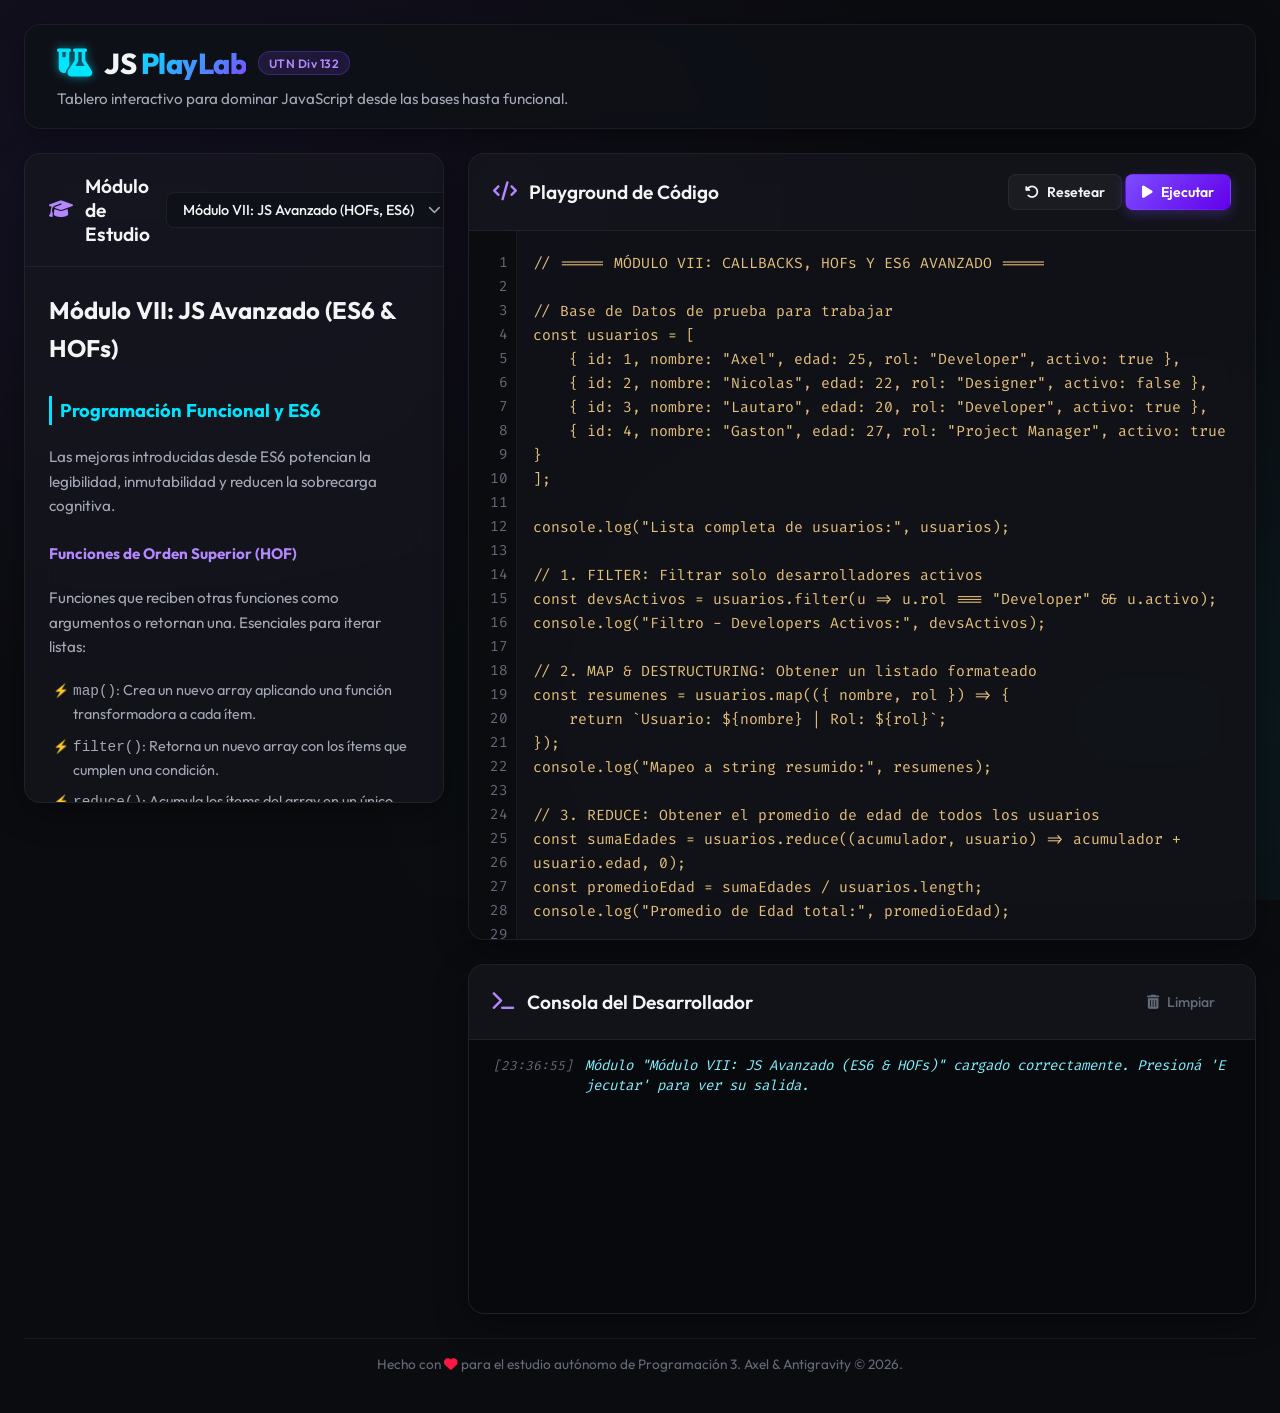
==== 03-estudio-y-practica/index.html @ aa5175ea "refactor: modularize workspace into official, practice, and interactive sandbox areas" ====
<!DOCTYPE html>
<html lang="es">
<head>
    <meta charset="UTF-8">
    <meta name="viewport" content="width=device-width, initial-scale=1.0">
    <title>JS PlayLab - Entorno de Estudio UTN</title>
    <!-- Google Fonts -->
    <link rel="preconnect" href="https://fonts.googleapis.com">
    <link rel="preconnect" href="https://fonts.gstatic.com" crossorigin>
    <link href="https://fonts.googleapis.com/css2?family=Fira+Code:wght@400;500;700&family=Outfit:wght@300;400;500;600;700;800&display=swap" rel="stylesheet">
    <!-- FontAwesome para Iconos -->
    <link rel="stylesheet" href="https://cdnjs.cloudflare.com/ajax/libs/font-awesome/6.4.0/css/all.min.css">
    <!-- Hojas de Estilo -->
    <link rel="stylesheet" href="css/main.css">
    <!-- Script Principal -->
    <script defer src="js/main.js"></script>
</head>
<body>
    <div class="app-container">
        <!-- Sidebar / Encabezado -->
        <header class="app-header">
            <div class="logo">
                <i class="fa-solid fa-flask-vial glow-icon"></i>
                <h1>JS <span class="gradient-text">PlayLab</span></h1>
                <span class="badge">UTN Div 132</span>
            </div>
            <p class="subtitle">Tablero interactivo para dominar JavaScript desde las bases hasta funcional.</p>
        </header>

        <main class="app-grid">
            <!-- Columna Izquierda: Temarios y Guía Teórica -->
            <section class="panel card panel-theory">
                <div class="panel-header">
                    <div class="title-group">
                        <i class="fa-solid fa-graduation-cap header-icon"></i>
                        <h2>Módulo de Estudio</h2>
                    </div>
                    <div class="select-wrapper">
                        <select id="module-selector">
                            <option value="js1">Módulo I: Sintaxis y Variables</option>
                            <option value="js2">Módulo II: Control de Flujo</option>
                            <option value="js3">Módulo III: Scopes y Funciones</option>
                            <option value="js4">Módulo IV: Métodos & Datos</option>
                            <option value="js5">Módulo V: Persistencia & Globals</option>
                            <option value="js6">Módulo VI: Manipulación DOM</option>
                            <option value="js7" selected>Módulo VII: JS Avanzado (HOFs, ES6)</option>
                        </select>
                        <i class="fa-solid fa-chevron-down select-arrow"></i>
                    </div>
                </div>

                <div class="panel-content">
                    <div id="theory-content" class="theory-text">
                        <!-- El contenido teórico se carga dinámicamente según el módulo seleccionado -->
                    </div>
                </div>
            </section>

            <!-- Columna Central/Derecha: Editor de Código y Consola -->
            <section class="panel-interactive">
                <!-- Tarjeta del Editor de Código -->
                <div class="panel card panel-editor">
                    <div class="panel-header">
                        <div class="title-group">
                            <i class="fa-solid fa-code header-icon"></i>
                            <h2>Playground de Código</h2>
                        </div>
                        <div class="action-buttons">
                            <button id="btn-load-exercise" class="btn btn-secondary" title="Recargar ejercicio original">
                                <i class="fa-solid fa-rotate-left"></i>
                                <span>Resetear</span>
                            </button>
                            <button id="btn-run" class="btn btn-primary" title="Ejecutar código (Ctrl + Enter)">
                                <i class="fa-solid fa-play"></i>
                                <span>Ejecutar</span>
                            </button>
                        </div>
                    </div>
                    <div class="editor-container">
                        <div class="editor-gutter">
                            <!-- Los números de línea se generan dinámicamente -->
                        </div>
                        <textarea id="code-editor" spellcheck="false" autocomplete="off" placeholder="// Escribí tu código JavaScript acá..."></textarea>
                    </div>
                </div>

                <!-- Tarjeta de la Consola Integrada -->
                <div class="panel card panel-console">
                    <div class="panel-header">
                        <div class="title-group">
                            <i class="fa-solid fa-terminal header-icon"></i>
                            <h2>Consola del Desarrollador</h2>
                        </div>
                        <button id="btn-clear" class="btn btn-tertiary">
                            <i class="fa-solid fa-trash-can"></i>
                            <span>Limpiar</span>
                        </button>
                    </div>
                    <div class="console-body" id="console-output">
                        <div class="console-line system-msg">
                            <span class="time">[--:--:--]</span>
                            <span class="content">Consola interactiva iniciada con éxito. Ejecutá tu código para ver los resultados aquí.</span>
                        </div>
                    </div>
                </div>
            </section>
        </main>

        <!-- Footer -->
        <footer class="app-footer">
            <p>Hecho con <i class="fa-solid fa-heart text-danger"></i> para el estudio autónomo de Programación 3. Axel & Antigravity &copy; 2026.</p>
        </footer>
    </div>
</body>
</html>
---- 03-estudio-y-practica/css/main.css ----
/* ==========================================================================
   DESIGN SYSTEM - JS PLAYLAB
   Dark Cyberpunk/Glassmorphic Palette, Outfit & Fira Code Typeface
   ========================================================================== */

:root {
    --bg-main: #0b0c10;
    --bg-panel: rgba(22, 24, 30, 0.7);
    --bg-header: rgba(15, 17, 23, 0.85);
    
    --border-color: rgba(255, 255, 255, 0.06);
    --border-glow: rgba(124, 77, 255, 0.25);
    
    --color-primary: #7c4dff;
    --color-primary-light: #b388ff;
    --color-secondary: #00e5ff;
    --color-secondary-light: #80f0ff;
    
    --color-success: #00e676;
    --color-error: #ff1744;
    --color-warning: #ff9100;
    --color-info: #29b6f6;
    
    --text-primary: #f3f4f6;
    --text-secondary: #a3a8b4;
    --text-muted: #646a78;
    --text-glow: rgba(0, 229, 255, 0.6);
    
    --font-ui: 'Outfit', -apple-system, BlinkMacSystemFont, "Segoe UI", Roboto, sans-serif;
    --font-code: 'Fira Code', 'Courier New', monospace;
    
    --radius-lg: 16px;
    --radius-md: 8px;
    --radius-sm: 4px;
    
    --transition-smooth: all 0.3s cubic-bezier(0.4, 0, 0.2, 1);
    --shadow-neon: 0 8px 32px 0 rgba(0, 0, 0, 0.37);
}

/* ==========================================================================
   RESET & SCROLLBAR
   ========================================================================== */
* {
    margin: 0;
    padding: 0;
    box-sizing: border-box;
}

body {
    background-color: var(--bg-main);
    background-image: 
        radial-gradient(at 10% 20%, rgba(124, 77, 255, 0.08) 0px, transparent 50%),
        radial-gradient(at 90% 80%, rgba(0, 229, 255, 0.06) 0px, transparent 50%);
    background-attachment: fixed;
    color: var(--text-primary);
    font-family: var(--font-ui);
    min-height: 100vh;
    display: flex;
    flex-direction: column;
    overflow-x: hidden;
}

::-webkit-scrollbar {
    width: 8px;
    height: 8px;
}

::-webkit-scrollbar-track {
    background: rgba(15, 17, 23, 0.5);
}

::-webkit-scrollbar-thumb {
    background: rgba(124, 77, 255, 0.3);
    border-radius: var(--radius-sm);
}

::-webkit-scrollbar-thumb:hover {
    background: rgba(124, 77, 255, 0.6);
}

/* ==========================================================================
   LAYOUT STRUCTURE
   ========================================================================== */
.app-container {
    max-width: 1600px;
    margin: 0 auto;
    width: 100%;
    padding: 1.5rem;
    display: flex;
    flex-direction: column;
    gap: 1.5rem;
    flex: 1;
}

.app-header {
    background: var(--bg-header);
    backdrop-filter: blur(10px);
    -webkit-backdrop-filter: blur(10px);
    border: 1px solid var(--border-color);
    border-radius: var(--radius-lg);
    padding: 1.25rem 2rem;
    display: flex;
    flex-direction: column;
    gap: 0.5rem;
    box-shadow: var(--shadow-neon);
}

.logo {
    display: flex;
    align-items: center;
    gap: 0.75rem;
}

.glow-icon {
    font-size: 1.75rem;
    color: var(--color-secondary);
    text-shadow: 0 0 10px var(--text-glow);
    animation: pulse-glow 3s infinite alternate;
}

.logo h1 {
    font-size: 1.8rem;
    font-weight: 800;
    letter-spacing: -0.5px;
}

.gradient-text {
    background: linear-gradient(135deg, var(--color-secondary) 0%, var(--color-primary) 100%);
    -webkit-background-clip: text;
    -webkit-text-fill-color: transparent;
    background-clip: text;
}

.badge {
    background: rgba(124, 77, 255, 0.15);
    border: 1px solid rgba(124, 77, 255, 0.3);
    color: var(--color-primary-light);
    font-size: 0.75rem;
    font-weight: 600;
    padding: 0.2rem 0.6rem;
    border-radius: 20px;
    letter-spacing: 0.5px;
}

.subtitle {
    color: var(--text-secondary);
    font-size: 0.95rem;
}

.app-grid {
    display: grid;
    grid-template-columns: 420px 1fr;
    gap: 1.5rem;
    flex: 1;
    align-items: stretch;
}

@media (max-width: 1024px) {
    .app-grid {
        grid-template-columns: 1fr;
    }
}

/* ==========================================================================
   PANELS & CARDS (Glassmorphism)
   ========================================================================== */
.card {
    background: var(--bg-panel);
    backdrop-filter: blur(16px);
    -webkit-backdrop-filter: blur(16px);
    border: 1px solid var(--border-color);
    border-radius: var(--radius-lg);
    box-shadow: var(--shadow-neon);
    display: flex;
    flex-direction: column;
    overflow: hidden;
    transition: var(--transition-smooth);
}

.panel-interactive {
    display: flex;
    flex-direction: column;
    gap: 1.5rem;
}

.panel-header {
    padding: 1.25rem 1.5rem;
    border-bottom: 1px solid var(--border-color);
    display: flex;
    align-items: center;
    justify-content: space-between;
    gap: 1rem;
}

.title-group {
    display: flex;
    align-items: center;
    gap: 0.75rem;
}

.header-icon {
    font-size: 1.2rem;
    color: var(--color-primary-light);
}

.title-group h2 {
    font-size: 1.2rem;
    font-weight: 600;
    color: var(--text-primary);
}

.panel-content {
    padding: 1.5rem;
    overflow-y: auto;
    flex: 1;
}

/* ==========================================================================
   MODULE SELECTOR Custom Style
   ========================================================================== */
.select-wrapper {
    position: relative;
    display: flex;
    align-items: center;
}

#module-selector {
    appearance: none;
    -webkit-appearance: none;
    background: rgba(15, 17, 23, 0.75);
    border: 1px solid var(--border-color);
    border-radius: var(--radius-md);
    color: var(--text-primary);
    font-family: var(--font-ui);
    font-size: 0.9rem;
    font-weight: 500;
    padding: 0.5rem 2.5rem 0.5rem 1rem;
    cursor: pointer;
    outline: none;
    transition: var(--transition-smooth);
}

#module-selector:hover, #module-selector:focus {
    border-color: var(--color-primary);
    box-shadow: 0 0 10px rgba(124, 77, 255, 0.2);
}

.select-arrow {
    position: absolute;
    right: 0.9rem;
    font-size: 0.8rem;
    color: var(--text-secondary);
    pointer-events: none;
}

/* ==========================================================================
   THEORY CONTAINER
   ========================================================================== */
.panel-theory {
    max-height: calc(100vh - 250px);
}

.theory-text {
    display: flex;
    flex-direction: column;
    gap: 1.25rem;
    line-height: 1.6;
}

.theory-text h3 {
    font-size: 1.15rem;
    color: var(--color-secondary);
    border-left: 3px solid var(--color-secondary);
    padding-left: 0.5rem;
    margin-top: 0.5rem;
}

.theory-text h4 {
    font-size: 0.95rem;
    color: var(--color-primary-light);
    margin-top: 0.25rem;
}

.theory-text p {
    color: var(--text-secondary);
    font-size: 0.95rem;
}

.theory-text ul {
    list-style: none;
    display: flex;
    flex-direction: column;
    gap: 0.5rem;
    padding-left: 0.25rem;
}

.theory-text li {
    position: relative;
    padding-left: 1.25rem;
    font-size: 0.9rem;
    color: var(--text-secondary);
}

.theory-text li::before {
    content: "⚡";
    position: absolute;
    left: 0;
    top: 1px;
    font-size: 0.8rem;
    color: var(--color-secondary);
}

.code-snippet {
    background: rgba(15, 17, 23, 0.7);
    border: 1px solid var(--border-color);
    border-radius: var(--radius-md);
    padding: 0.8rem 1rem;
    font-family: var(--font-code);
    font-size: 0.82rem;
    color: var(--color-secondary-light);
    overflow-x: auto;
    white-space: pre;
}

.tip-box {
    background: rgba(0, 229, 255, 0.05);
    border-left: 4px solid var(--color-secondary);
    padding: 0.8rem 1rem;
    border-radius: 0 var(--radius-md) var(--radius-md) 0;
}

.tip-box p {
    color: var(--color-secondary-light);
    font-size: 0.88rem;
}

/* ==========================================================================
   CODE EDITOR
   ========================================================================== */
.panel-editor {
    flex: 1.2;
    min-height: 380px;
}

.editor-container {
    display: flex;
    flex: 1;
    position: relative;
    background: rgba(15, 17, 23, 0.6);
}

.editor-gutter {
    width: 48px;
    background: rgba(10, 11, 15, 0.7);
    border-right: 1px solid var(--border-color);
    padding: 1.25rem 0.5rem;
    text-align: right;
    font-family: var(--font-code);
    font-size: 0.9rem;
    color: var(--text-muted);
    user-select: none;
    line-height: 1.5rem;
}

#code-editor {
    flex: 1;
    background: transparent;
    border: none;
    outline: none;
    padding: 1.25rem 1rem;
    font-family: var(--font-code);
    font-size: 0.92rem;
    line-height: 1.5rem;
    color: #e5c07b; /* Warm syntax color */
    resize: none;
    tab-size: 4;
}

#code-editor::placeholder {
    color: var(--text-muted);
}

/* ==========================================================================
   CONSOLE PANEL
   ========================================================================== */
.panel-console {
    flex: 0.9;
    min-height: 250px;
    max-height: 350px;
}

.console-body {
    flex: 1;
    background: #08090c;
    font-family: var(--font-code);
    font-size: 0.88rem;
    padding: 1rem 1.5rem;
    overflow-y: auto;
    display: flex;
    flex-direction: column;
    gap: 0.4rem;
}

.console-line {
    display: flex;
    align-items: flex-start;
    gap: 0.75rem;
    animation: fade-in 0.2s ease-out;
    line-height: 1.4;
}

.console-line .time {
    color: var(--text-muted);
    font-size: 0.8rem;
    user-select: none;
    flex-shrink: 0;
    margin-top: 1px;
}

.console-line .content {
    white-space: pre-wrap;
    word-break: break-all;
}

/* Console line types styling */
.console-line.log {
    color: #a9ffc6;
}

.console-line.log::before {
    content: "›";
    color: var(--color-success);
    font-weight: bold;
}

.console-line.warn {
    color: #ffe082;
    background: rgba(255, 145, 0, 0.05);
    padding: 0.2rem 0.5rem;
    border-radius: var(--radius-sm);
    border-left: 2px solid var(--color-warning);
}

.console-line.warn::before {
    content: "⚠️";
    font-size: 0.8rem;
}

.console-line.error {
    color: #ff8a80;
    background: rgba(255, 23, 68, 0.05);
    padding: 0.2rem 0.5rem;
    border-radius: var(--radius-sm);
    border-left: 2px solid var(--color-error);
}

.console-line.error::before {
    content: "❌";
    font-size: 0.8rem;
}

.console-line.system-msg {
    color: var(--color-secondary-light);
    font-style: italic;
}

.console-line.clear-msg {
    color: var(--text-muted);
    border-top: 1px dashed var(--border-color);
    padding-top: 0.4rem;
    margin-top: 0.4rem;
    font-size: 0.8rem;
}

/* ==========================================================================
   BUTTONS & CONTROLS
   ========================================================================== */
.btn {
    display: inline-flex;
    align-items: center;
    gap: 0.5rem;
    font-family: var(--font-ui);
    font-size: 0.88rem;
    font-weight: 600;
    padding: 0.5rem 1rem;
    border-radius: var(--radius-md);
    cursor: pointer;
    border: 1px solid transparent;
    outline: none;
    transition: var(--transition-smooth);
}

.btn-primary {
    background: linear-gradient(135deg, var(--color-primary) 0%, #6200ea 100%);
    color: #ffffff;
    box-shadow: 0 4px 12px rgba(124, 77, 255, 0.3);
}

.btn-primary:hover {
    transform: translateY(-2px);
    box-shadow: 0 6px 16px rgba(124, 77, 255, 0.5);
    filter: brightness(1.1);
}

.btn-primary:active {
    transform: translateY(0);
}

.btn-secondary {
    background: rgba(255, 255, 255, 0.04);
    border: 1px solid var(--border-color);
    color: var(--text-primary);
}

.btn-secondary:hover {
    background: rgba(255, 255, 255, 0.08);
    border-color: var(--text-secondary);
}

.btn-tertiary {
    background: transparent;
    color: var(--text-muted);
    border: none;
    font-weight: 500;
}

.btn-tertiary:hover {
    color: var(--color-error);
    background: rgba(255, 23, 68, 0.05);
}

/* ==========================================================================
   FOOTER
   ========================================================================== */
.app-footer {
    text-align: center;
    padding: 1rem 0;
    border-top: 1px solid var(--border-color);
    color: var(--text-muted);
    font-size: 0.85rem;
}

.text-danger {
    color: var(--color-error);
    animation: heartbeat 1.5s infinite;
}

/* ==========================================================================
   KEYFRAMES & ANIMATIONS
   ========================================================================== */
@keyframes pulse-glow {
    0% {
        text-shadow: 0 0 5px var(--text-glow);
    }
    100% {
        text-shadow: 0 0 15px var(--text-glow), 0 0 25px rgba(0, 229, 255, 0.3);
    }
}

@keyframes heartbeat {
    0%, 100% { transform: scale(1); }
    50% { transform: scale(1.1); }
}

@keyframes fade-in {
    from {
        opacity: 0;
        transform: translateY(4px);
    }
    to {
        opacity: 1;
        transform: translateY(0);
    }
}
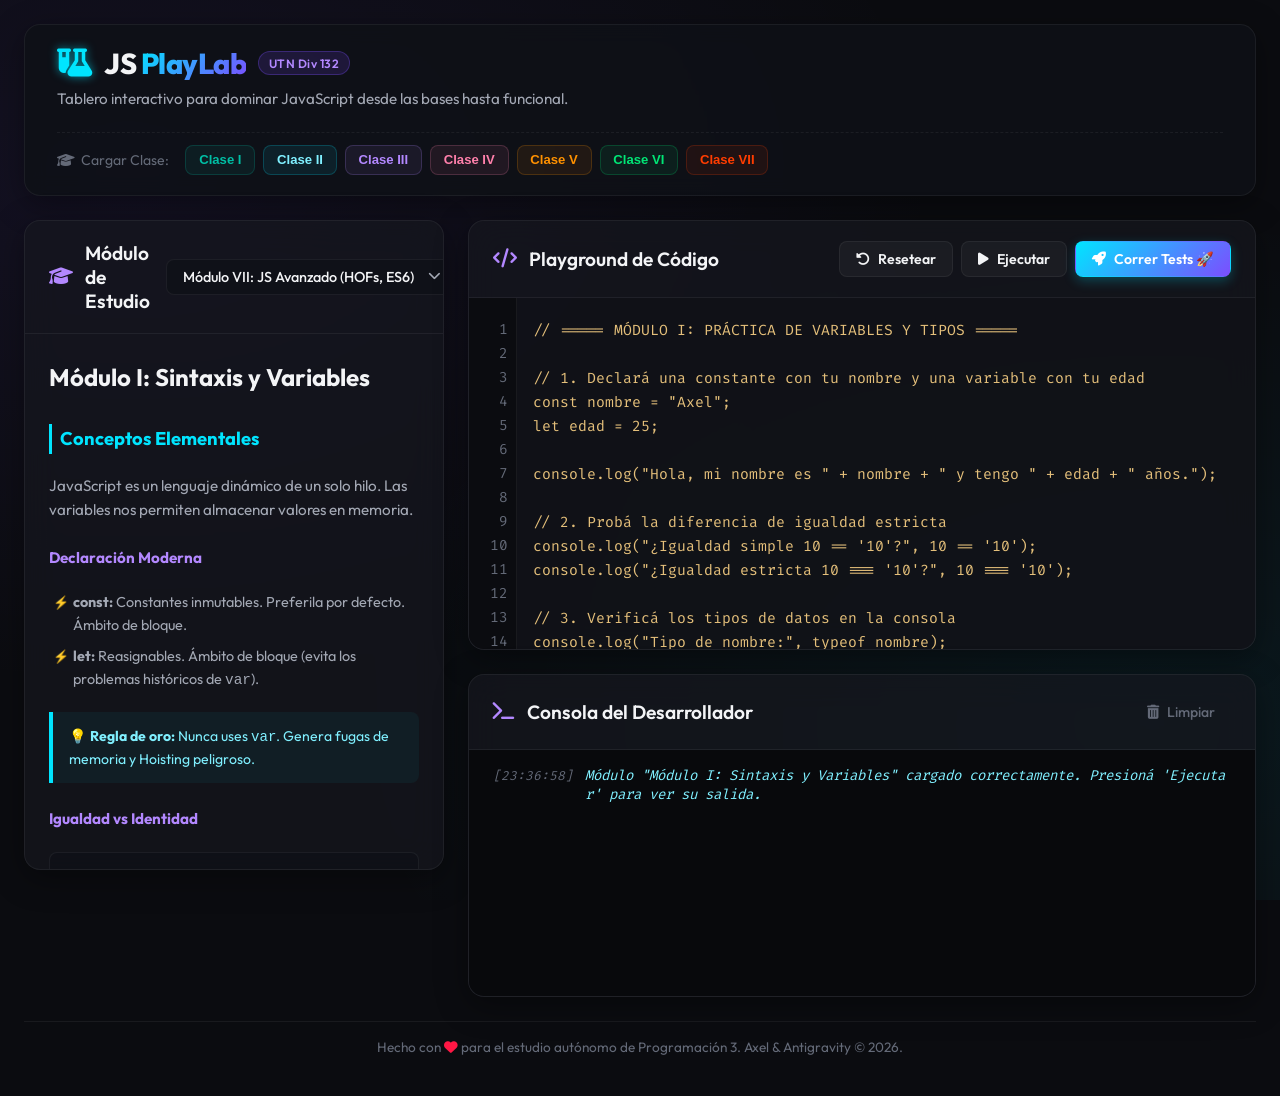
==== commit 23cf958c: "feat: centralize playground dashboard, add autotesting runner, and update README" ====
--- a/03-estudio-y-practica/index.html
+++ b/03-estudio-y-practica/index.html
@@ -9,7 +9,7 @@
     <link rel="preconnect" href="https://fonts.gstatic.com" crossorigin>
     <link href="https://fonts.googleapis.com/css2?family=Fira+Code:wght@400;500;700&family=Outfit:wght@300;400;500;600;700;800&display=swap" rel="stylesheet">
     <!-- FontAwesome para Iconos -->
-    <link rel="stylesheet" href="https://cdnjs.cloudflare.com/ajax/libs/font-awesome/6.4.0/css/all.min.css">
+    <link rel="stylesheet" href="https://cdnjs.cloudflare.com/ajax/libs/font-awesome/6.5.2/css/all.min.css" integrity="sha512-SnH5WK+bZxgPHs44uWIX+LLJAJ9/2PkPKZ5QiAj6Ta86w+fsb2TkcmfRyVX3pBnMFcV7oQPJkl9QevSCWr3W6A==" crossorigin="anonymous" referrerpolicy="no-referrer" />
     <!-- Hojas de Estilo -->
     <link rel="stylesheet" href="css/main.css">
     <!-- Script Principal -->
@@ -25,6 +25,32 @@
                 <span class="badge">UTN Div 132</span>
             </div>
             <p class="subtitle">Tablero interactivo para dominar JavaScript desde las bases hasta funcional.</p>
+            <div class="standalone-practice-modules" style="margin-top: 1rem; padding-top: 0.75rem; border-top: 1px dashed rgba(255,255,255,0.06); display: flex; align-items: center; gap: 0.5rem; flex-wrap: wrap;">
+                <span style="color: var(--text-muted); font-size: 0.88rem; display: flex; align-items: center; gap: 0.4rem; margin-right: 0.5rem;">
+                    <i class="fa-solid fa-graduation-cap"></i> Cargar Clase:
+                </span>
+                <button class="quick-module-btn" data-module="js1" style="display: inline-flex; align-items: center; gap: 0.4rem; border: 1px solid rgba(0, 191, 165, 0.2); background: rgba(0, 191, 165, 0.08); color: #00bfa5; padding: 0.4rem 0.8rem; border-radius: var(--radius-md); font-size: 0.82rem; font-weight: 600; cursor: pointer; transition: var(--transition-smooth);">
+                    Clase I
+                </button>
+                <button class="quick-module-btn" data-module="js2" style="display: inline-flex; align-items: center; gap: 0.4rem; border: 1px solid rgba(0, 229, 255, 0.2); background: rgba(0, 229, 255, 0.08); color: var(--color-secondary-light); padding: 0.4rem 0.8rem; border-radius: var(--radius-md); font-size: 0.82rem; font-weight: 600; cursor: pointer; transition: var(--transition-smooth);">
+                    Clase II
+                </button>
+                <button class="quick-module-btn" data-module="js3" style="display: inline-flex; align-items: center; gap: 0.4rem; border: 1px solid rgba(179, 136, 255, 0.2); background: rgba(179, 136, 255, 0.08); color: #b388ff; padding: 0.4rem 0.8rem; border-radius: var(--radius-md); font-size: 0.82rem; font-weight: 600; cursor: pointer; transition: var(--transition-smooth);">
+                    Clase III
+                </button>
+                <button class="quick-module-btn" data-module="js4" style="display: inline-flex; align-items: center; gap: 0.4rem; border: 1px solid rgba(255, 128, 171, 0.2); background: rgba(255, 128, 171, 0.08); color: #ff80ab; padding: 0.4rem 0.8rem; border-radius: var(--radius-md); font-size: 0.82rem; font-weight: 600; cursor: pointer; transition: var(--transition-smooth);">
+                    Clase IV
+                </button>
+                <button class="quick-module-btn" data-module="js5" style="display: inline-flex; align-items: center; gap: 0.4rem; border: 1px solid rgba(255, 145, 0, 0.2); background: rgba(255, 145, 0, 0.08); color: #ff9100; padding: 0.4rem 0.8rem; border-radius: var(--radius-md); font-size: 0.82rem; font-weight: 600; cursor: pointer; transition: var(--transition-smooth);">
+                    Clase V
+                </button>
+                <button class="quick-module-btn" data-module="js6" style="display: inline-flex; align-items: center; gap: 0.4rem; border: 1px solid rgba(0, 230, 118, 0.2); background: rgba(0, 230, 118, 0.08); color: #00e676; padding: 0.4rem 0.8rem; border-radius: var(--radius-md); font-size: 0.82rem; font-weight: 600; cursor: pointer; transition: var(--transition-smooth);">
+                    Clase VI
+                </button>
+                <button class="quick-module-btn" data-module="js7" style="display: inline-flex; align-items: center; gap: 0.4rem; border: 1px solid rgba(255, 61, 0, 0.2); background: rgba(255, 61, 0, 0.08); color: #ff3d00; padding: 0.4rem 0.8rem; border-radius: var(--radius-md); font-size: 0.82rem; font-weight: 600; cursor: pointer; transition: var(--transition-smooth);">
+                    Clase VII
+                </button>
+            </div>
         </header>
 
         <main class="app-grid">
@@ -65,14 +91,18 @@
                             <i class="fa-solid fa-code header-icon"></i>
                             <h2>Playground de Código</h2>
                         </div>
-                        <div class="action-buttons">
+                        <div class="action-buttons" style="display: flex; gap: 0.5rem;">
                             <button id="btn-load-exercise" class="btn btn-secondary" title="Recargar ejercicio original">
                                 <i class="fa-solid fa-rotate-left"></i>
                                 <span>Resetear</span>
                             </button>
-                            <button id="btn-run" class="btn btn-primary" title="Ejecutar código (Ctrl + Enter)">
+                            <button id="btn-run" class="btn btn-secondary" title="Ejecutar código de pantalla">
                                 <i class="fa-solid fa-play"></i>
                                 <span>Ejecutar</span>
+                            </button>
+                            <button id="btn-run-tests" class="btn btn-primary" title="Ejecutar tests autoevaluación del archivo local de esta clase" style="background: linear-gradient(135deg, var(--color-secondary) 0%, var(--color-primary) 100%); box-shadow: 0 4px 12px rgba(0, 229, 255, 0.25);">
+                                <i class="fa-solid fa-rocket"></i>
+                                <span>Correr Tests 🚀</span>
                             </button>
                         </div>
                     </div>
@@ -99,7 +129,7 @@
                     <div class="console-body" id="console-output">
                         <div class="console-line system-msg">
                             <span class="time">[--:--:--]</span>
-                            <span class="content">Consola interactiva iniciada con éxito. Ejecutá tu código para ver los resultados aquí.</span>
+                            <span class="content">Consola interactiva iniciada con éxito. Ejecutá tu código de pantalla o corré los tests locales de la clase.</span>
                         </div>
                     </div>
                 </div>
@@ -111,5 +141,15 @@
             <p>Hecho con <i class="fa-solid fa-heart text-danger"></i> para el estudio autónomo de Programación 3. Axel & Antigravity &copy; 2026.</p>
         </footer>
     </div>
+
+    <!-- Contenedor Invisible de Pruebas DOM para Clase VI -->
+    <div id="sandbox-dom" style="display: none; position: absolute; width: 0; height: 0; overflow: hidden; opacity: 0; pointer-events: none;">
+        <h1 id="titulo-principal">Título Principal Inicial de Prueba</h1>
+        <button id="boton-estilo">Botón de Prueba</button>
+        <input id="entrada-usuario" type="text" value="">
+        <div id="contenedor-dinamico"></div>
+        <p class="parrafo-estudio">Párrafo de prueba 1</p>
+        <p class="parrafo-estudio">Párrafo de prueba 2</p>
+    </div>
 </body>
 </html>
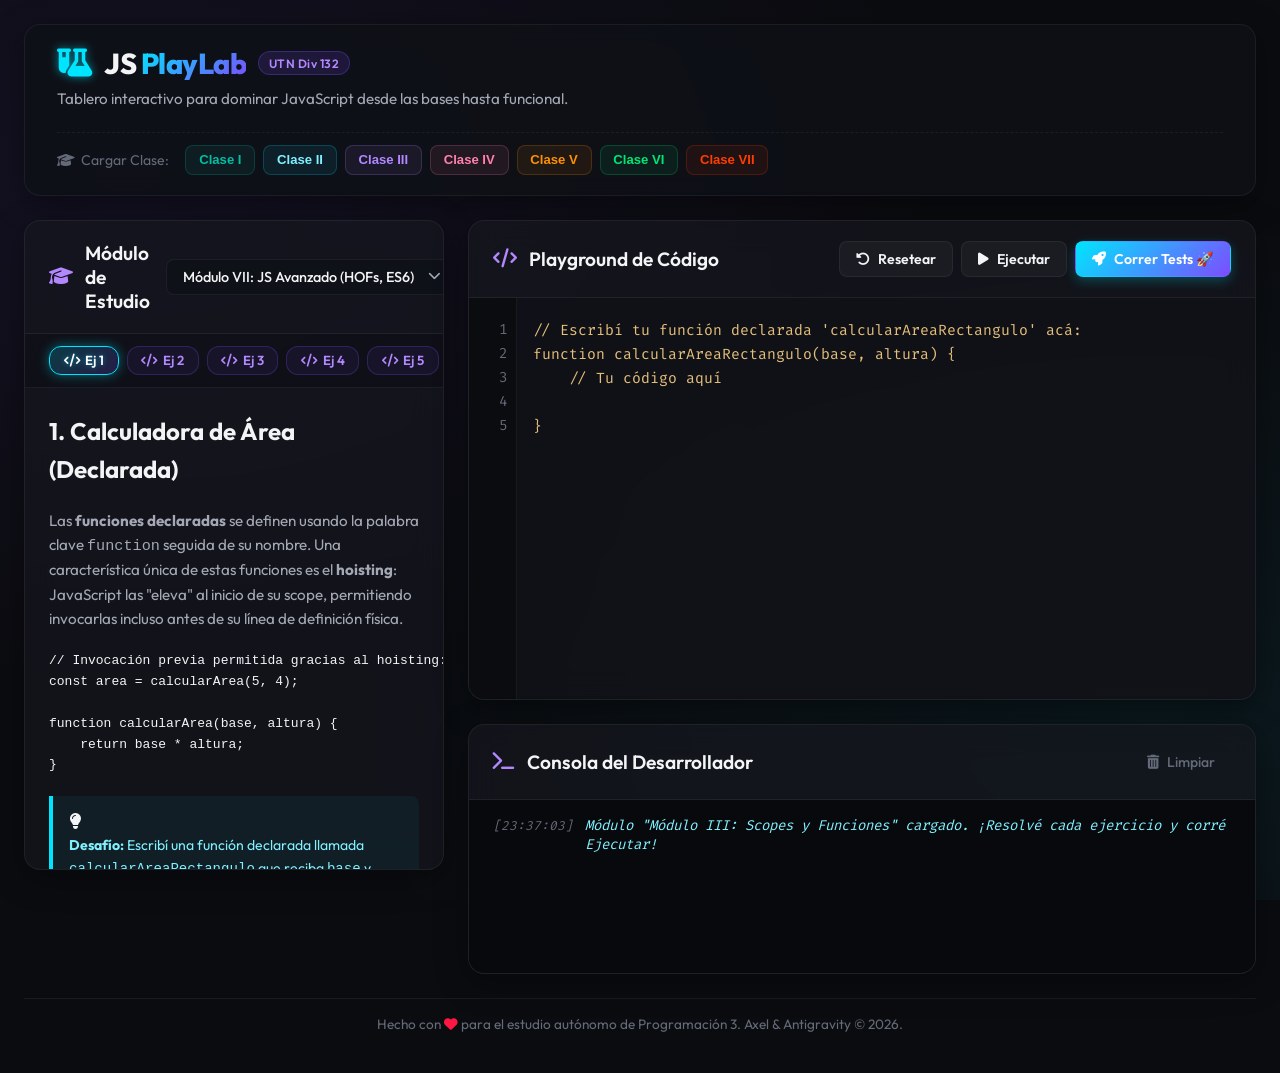
==== commit 8b6d3e9f: "feat(playground): implement progressive exercise selector, solutions cache and testing validation fo" ====
--- a/03-estudio-y-practica/index.html
+++ b/03-estudio-y-practica/index.html
@@ -12,6 +12,8 @@
     <link rel="stylesheet" href="https://cdnjs.cloudflare.com/ajax/libs/font-awesome/6.5.2/css/all.min.css" integrity="sha512-SnH5WK+bZxgPHs44uWIX+LLJAJ9/2PkPKZ5QiAj6Ta86w+fsb2TkcmfRyVX3pBnMFcV7oQPJkl9QevSCWr3W6A==" crossorigin="anonymous" referrerpolicy="no-referrer" />
     <!-- Hojas de Estilo -->
     <link rel="stylesheet" href="css/main.css">
+    <!-- Base de Datos de Ejercicios -->
+    <script src="js/exercises-db.js"></script>
     <!-- Script Principal -->
     <script defer src="js/main.js"></script>
 </head>
@@ -74,6 +76,8 @@
                         <i class="fa-solid fa-chevron-down select-arrow"></i>
                     </div>
                 </div>
+                <!-- Barra de Navegación de Ejercicios -->
+                <div class="exercise-selector-bar" id="exercise-selector-bar"></div>
 
                 <div class="panel-content">
                     <div id="theory-content" class="theory-text">
--- a/03-estudio-y-practica/css/main.css
+++ b/03-estudio-y-practica/css/main.css
@@ -339,7 +339,8 @@
    ========================================================================== */
 .panel-editor {
     flex: 1.2;
-    min-height: 380px;
+    min-height: 480px;
+    height: 480px;
 }
 
 .editor-container {
@@ -347,6 +348,7 @@
     flex: 1;
     position: relative;
     background: rgba(15, 17, 23, 0.6);
+    overflow: hidden;
 }
 
 .editor-gutter {
@@ -360,6 +362,7 @@
     color: var(--text-muted);
     user-select: none;
     line-height: 1.5rem;
+    overflow-y: hidden;
 }
 
 #code-editor {
@@ -374,10 +377,72 @@
     color: #e5c07b; /* Warm syntax color */
     resize: none;
     tab-size: 4;
+    overflow-y: auto;
 }
 
 #code-editor::placeholder {
     color: var(--text-muted);
+}
+
+/* ==========================================================================
+   EXERCISE SELECTOR BAR
+   ========================================================================== */
+.exercise-selector-bar {
+    display: flex;
+    gap: 0.5rem;
+    padding: 0.75rem 1.5rem;
+    background: rgba(10, 11, 15, 0.4);
+    border-bottom: 1px solid var(--border-color);
+    overflow-x: auto;
+    scrollbar-width: none; /* Firefox */
+}
+
+.exercise-selector-bar::-webkit-scrollbar {
+    display: none; /* Chrome/Safari */
+}
+
+.exercise-btn {
+    flex-shrink: 0;
+    background: rgba(124, 77, 255, 0.08);
+    border: 1px solid rgba(124, 77, 255, 0.25);
+    color: var(--color-primary-light);
+    font-family: var(--font-ui);
+    font-size: 0.82rem;
+    font-weight: 600;
+    padding: 0.35rem 0.85rem;
+    border-radius: 12px;
+    cursor: pointer;
+    transition: all 0.25s ease;
+    display: flex;
+    align-items: center;
+    gap: 0.35rem;
+}
+
+.exercise-btn:hover {
+    background: rgba(124, 77, 255, 0.15);
+    border-color: var(--color-primary);
+    box-shadow: 0 0 8px rgba(124, 77, 255, 0.3);
+    color: var(--text-primary);
+}
+
+.exercise-btn.active {
+    background: linear-gradient(135deg, rgba(0, 229, 255, 0.2) 0%, rgba(124, 77, 255, 0.2) 100%);
+    border-color: var(--color-secondary);
+    box-shadow: 0 0 12px rgba(0, 229, 255, 0.4);
+    color: #fff;
+    text-shadow: 0 0 5px rgba(0, 229, 255, 0.5);
+}
+
+.exercise-btn.completed {
+    border-color: #00e676;
+    color: #00e676;
+}
+
+.exercise-btn.completed.active {
+    background: linear-gradient(135deg, rgba(0, 230, 118, 0.2) 0%, rgba(0, 229, 255, 0.2) 100%);
+    border-color: #00e676;
+    box-shadow: 0 0 12px rgba(0, 230, 118, 0.4);
+    color: #fff;
 }
 
 /* ==========================================================================
